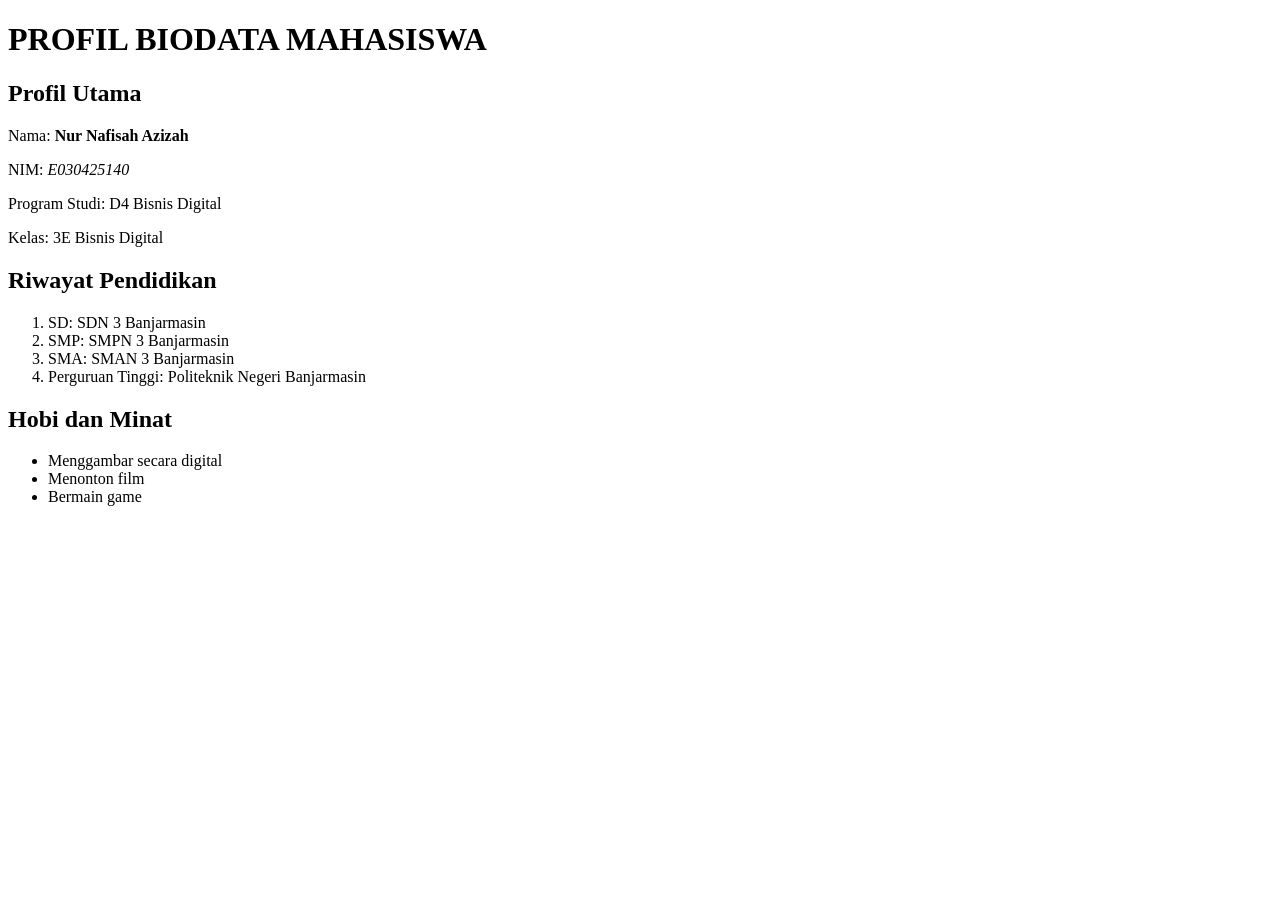
==== biodata.html @ 8af0310e "pertemuan 3" ====
<!DOCTYPE html>
<html lang="en">
<head>
    <meta charset="UTF-8">
    <meta name="viewport" content="width=device-width, initial-scale=1.0">
    <title>PROFIL BIODATA MAHASISWA</title>
</head>

<body>

    <h1>PROFIL BIODATA MAHASISWA</h1>

    <!--Bagian Profil Utama-->
    <div>
        <h2>Profil Utama</h2>

        <p>
            <span>Nama:</span>
            <strong>Nur Nafisah Azizah </strong>
        </p>

        <p>
            <span>NIM:</span>
            <em>E030425140</em>
        </p>

        <p>
            <span>Program Studi:</span>
            D4 Bisnis Digital
        </p>

        <p>
            <span>Kelas:</span>
            3E Bisnis Digital
        </p>
    </div>

    <!-- Bagian Riwayat Pendidikan -->
    <div>
        <h2>Riwayat Pendidikan</h2>
        
        <ol>
            <li>SD: SDN 3 Banjarmasin</li>
            <li>SMP: SMPN 3 Banjarmasin</li>
            <li>SMA: SMAN 3 Banjarmasin</li>
            <li>Perguruan Tinggi: Politeknik Negeri Banjarmasin</li>
        </ol>
    </div>

    <!-- Bagian Hobi dan Minat-->
    <div>
        <h2>Hobi dan Minat</h2>
        <ul>
            <li>Menggambar secara digital</li>
            <li>Menonton film</li>
            <li>Bermain game</li>
        </ul>
    </div>

</body>
</html>
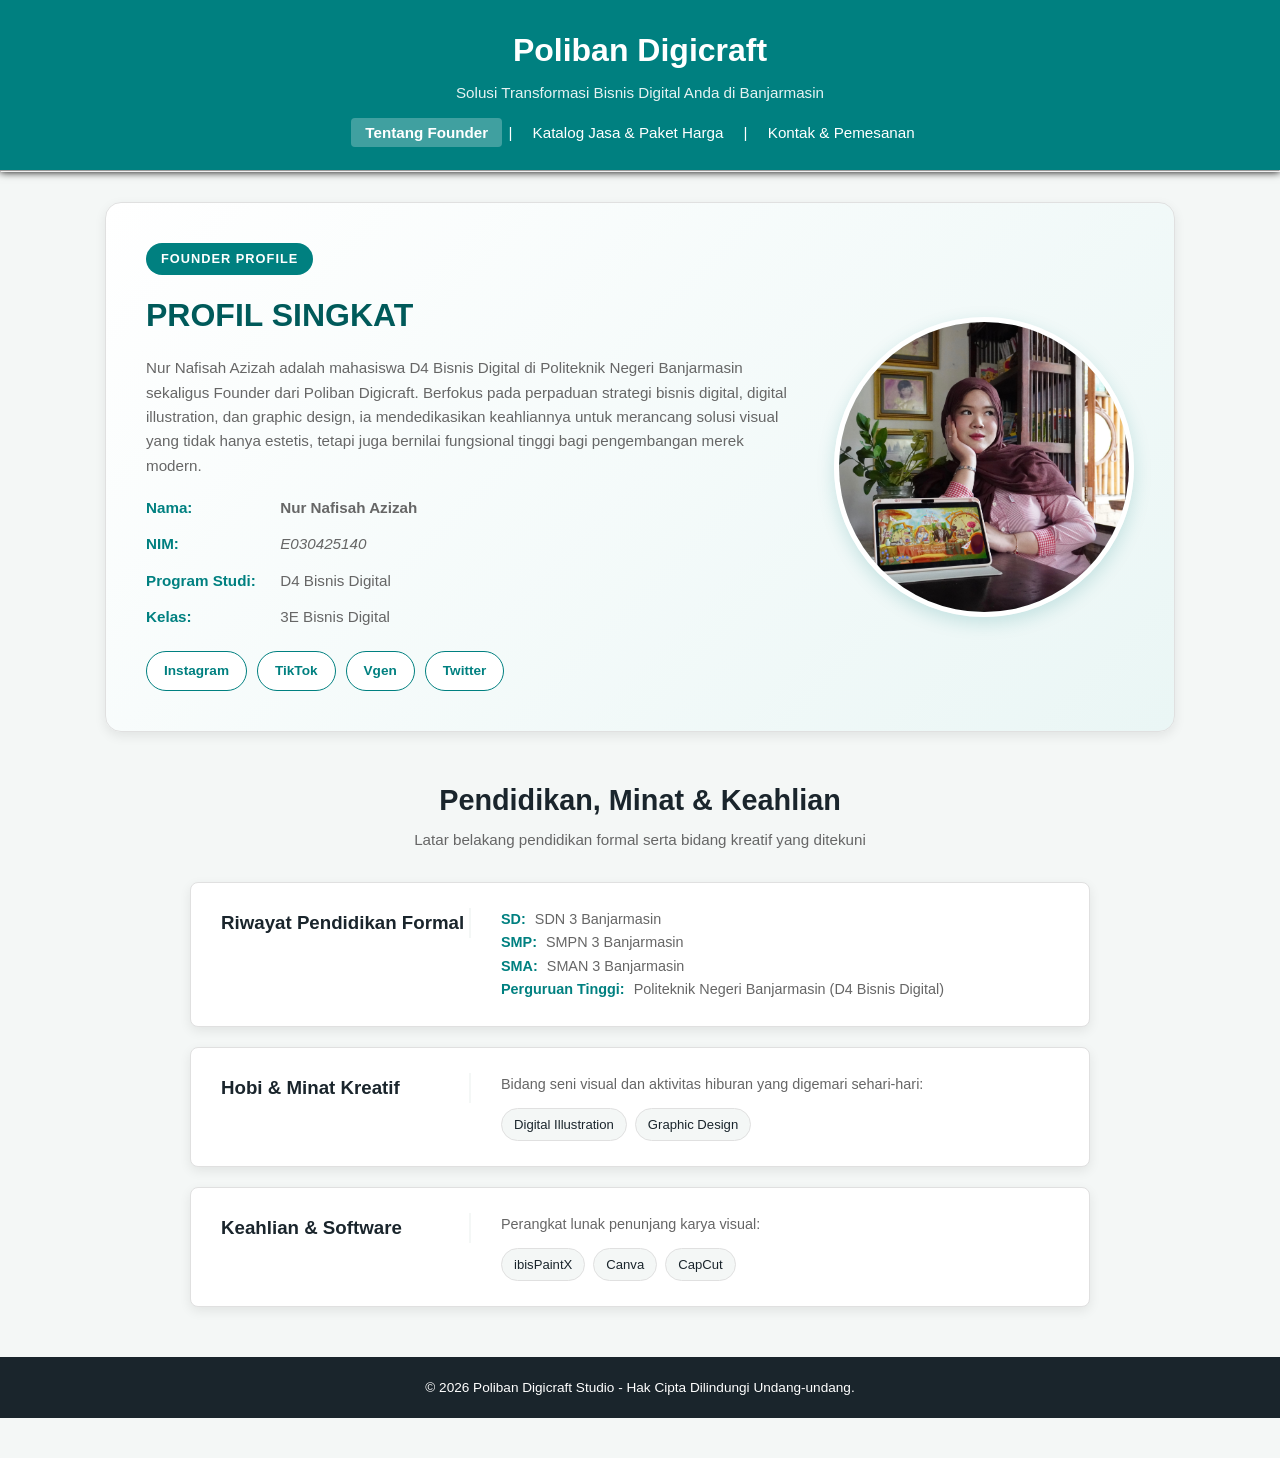
==== commit 272f03b6: "css produk sudah selesai" ====
--- a/biodata.html
+++ b/biodata.html
@@ -1,61 +1,121 @@
 <!DOCTYPE html>
-<html lang="en">
+<html lang="id">
+
 <head>
     <meta charset="UTF-8">
     <meta name="viewport" content="width=device-width, initial-scale=1.0">
-    <title>PROFIL BIODATA MAHASISWA</title>
+    <title>Profil Biodata Mahasiswa - Poliban Digicraft</title>
+    <link rel="stylesheet" href="style.css">
 </head>
 
 <body>
+    <!-- HEADER & NAVIGASI -->
+    <header>
+        <div class="container">
+            <h1>Poliban Digicraft</h1>
+            <p>Solusi Transformasi Bisnis Digital Anda di Banjarmasin</p>
+            <nav>
+                <a href="biodata.html" class="active">Tentang Founder</a> |
+                <a href="produk.html">Katalog Jasa & Paket Harga</a> |
+                <a href="kontak.html">Kontak & Pemesanan</a>
+            </nav>
+        </div>
+    </header>
+    <hr>
 
-    <h1>PROFIL BIODATA MAHASISWA</h1>
+    <!-- MAIN CONTENT -->
+    <main class="container">
 
-    <!--Bagian Profil Utama-->
-    <div>
-        <h2>Profil Utama</h2>
+        <!-- BAGIAN 1: PROFIL UTAMA & PENGENALAN SINGKAT (HERO) -->
+        <section id="about" class="founder-hero" style="margin-top: 30px;">
+            <div class="founder-info">
+                <span class="founder-badge">Founder Profile</span>
+                <h2>PROFIL SINGKAT</h2>
 
-        <p>
-            <span>Nama:</span>
-            <strong>Nur Nafisah Azizah </strong>
-        </p>
+                <p style="margin-bottom: 18px;">
+                    Nur Nafisah Azizah adalah mahasiswa D4 Bisnis Digital di Politeknik Negeri Banjarmasin sekaligus
+                    Founder dari Poliban Digicraft. Berfokus pada perpaduan strategi bisnis digital, digital
+                    illustration, dan graphic design, ia mendedikasikan keahliannya untuk merancang solusi visual yang
+                    tidak hanya estetis, tetapi juga bernilai fungsional tinggi bagi pengembangan merek modern.
+                </p>
 
-        <p>
-            <span>NIM:</span>
-            <em>E030425140</em>
-        </p>
+                <p><span>Nama:</span> <b>Nur Nafisah Azizah</b></p>
+                <p><span>NIM:</span> <i>E030425140</i></p>
+                <p><span>Program Studi:</span> D4 Bisnis Digital</p>
+                <p><span>Kelas:</span> 3E Bisnis Digital</p>
 
-        <p>
-            <span>Program Studi:</span>
-            D4 Bisnis Digital
-        </p>
+                <!-- Tautan 4 Media Sosial -->
+                <div class="founder-actions">
+                    <a href="https://instagram.com/meeozee" target="_blank" class="btn-outline">Instagram</a>
+                    <a href="https://tiktok.com/@meozee" target="_blank" class="btn-outline">TikTok</a>
+                    <a href="https://vgen.co/meozee" target="_blank" class="btn-outline">Vgen</a>
+                    <a href="https://twitter.com/meeeozee" target="_blank" class="btn-outline">Twitter</a>
+                </div>
+            </div>
 
-        <p>
-            <span>Kelas:</span>
-            3E Bisnis Digital
-        </p>
-    </div>
+            <!-- Ganti src dengan nama file foto profilmu -->
+            <img src="ART05019.JPG" alt="Foto Nur Nafisah Azizah" class="founder-photo">
+        </section>
 
-    <!-- Bagian Riwayat Pendidikan -->
-    <div>
-        <h2>Riwayat Pendidikan</h2>
-        
-        <ol>
-            <li>SD: SDN 3 Banjarmasin</li>
-            <li>SMP: SMPN 3 Banjarmasin</li>
-            <li>SMA: SMAN 3 Banjarmasin</li>
-            <li>Perguruan Tinggi: Politeknik Negeri Banjarmasin</li>
-        </ol>
-    </div>
+        <!-- BAGIAN: PENDIDIKAN, MINAT & KEAHLIAN (Gaya Katalog) -->
+        <section id="experience" class="section">
+            <h2 class="section-title">Pendidikan, Minat & Keahlian</h2>
+            <p class="section-subtitle">Latar belakang pendidikan formal serta bidang kreatif yang ditekuni</p>
 
-    <!-- Bagian Hobi dan Minat-->
-    <div>
-        <h2>Hobi dan Minat</h2>
-        <ul>
-            <li>Menggambar secara digital</li>
-            <li>Menonton film</li>
-            <li>Bermain game</li>
-        </ul>
-    </div>
+            <div class="catalog-container">
+                <!-- Item 1: Riwayat Pendidikan -->
+                <div class="catalog-item">
+                    <div class="catalog-header">
+                        <h3>Riwayat Pendidikan Formal</h3>
+                    </div>
+                    <div class="catalog-body">
+                        <ul class="timeline-list horizontal-timeline">
+                            <li><span class="timeline-year">SD:</span> SDN 3 Banjarmasin</li>
+                            <li><span class="timeline-year">SMP:</span> SMPN 3 Banjarmasin</li>
+                            <li><span class="timeline-year">SMA:</span> SMAN 3 Banjarmasin</li>
+                            <li><span class="timeline-year">Perguruan Tinggi:</span> Politeknik Negeri Banjarmasin (D4
+                                Bisnis Digital)</li>
+                        </ul>
+                    </div>
+                </div>
+
+                <!-- Item 2: Hobi & Minat Kreatif -->
+                <div class="catalog-item">
+                    <div class="catalog-header">
+                        <h3>Hobi & Minat Kreatif</h3>
+                    </div>
+                    <div class="catalog-body">
+                        <p class="catalog-desc">Bidang seni visual dan aktivitas hiburan yang digemari sehari-hari:</p>
+                        <div class="skill-tags">
+                            <span class="tag">Digital Illustration</span>
+                            <span class="tag">Graphic Design</span>
+                        </div>
+                    </div>
+                </div>
+
+                <!-- Item 3: Keahlian & Software -->
+                <div class="catalog-item">
+                    <div class="catalog-header">
+                        <h3>Keahlian & Software</h3>
+                    </div>
+                    <div class="catalog-body">
+                        <p class="catalog-desc">Perangkat lunak penunjang karya visual:</p>
+                        <div class="skill-tags">
+                            <span class="tag">ibisPaintX</span>
+                            <span class="tag">Canva</span>
+                            <span class="tag">CapCut</span>
+                        </div>
+                    </div>
+                </div>
+            </div>
+        </section>
+
+    </main>
+
+    <footer>
+        <p align="center">&copy; 2026 Poliban Digicraft Studio - Hak Cipta Dilindungi Undang-undang.</p>
+    </footer>
 
 </body>
+
 </html>
--- a/style.css
+++ b/style.css
@@ -0,0 +1,474 @@
+/* 1. CSS Variabel */
+:root {
+    --primary-color:#008080;
+    --primary-dark:#005A5A;
+    --secondary-color:#1A252C;
+    --accent-color: #FF9800; 
+    --bg-light:#F4F7F6;
+    --white: #FFFFFF;
+    --text-muted: #666666;
+    --border-color:#E0E0E0;
+    --shadow-soft: 0 4px 12px rgba(0, 0, 0, 0.08);
+    --shadow-hover: 0 8px 24px rgba(0, 0, 0, 0.15);
+    --transition-fast: all 0.3s ease;
+}
+
+/* 2. CSS RESET */
+* {
+    margin: 0;
+    padding: 0;
+    box-sizing: border-box;
+}
+
+body {
+    font-family: 'Segoe UI', Tahoma, Geneva, Verdana, sans-serif;
+    line-height: 1.6;
+    color: var(--secondary-color);
+    background-color: var(--bg-light);
+}
+
+/* 3. LAYOUT CONTAINER */
+.container {
+    width: 90%;
+    max-width: 1100px;
+    margin: 0 auto;
+    padding: 0 15px;
+
+}
+
+/* HEADER & NAVIGASI */
+header {
+    background-color: var(--primary-color);
+    color: var(--white);
+    padding: 25px 0;
+    text-align: center;
+    box-shadow: 0 2px 8px rgba(0, 0, 0, 1);
+}
+
+header h1 {
+    font-size: 2rem;
+    margin-bottom: 5px;
+}
+
+header p {
+    font-size: 0.95rem;
+    opacity: 0.9;
+    margin-bottom: 15px;
+}
+
+nav {
+    margin-top: 10px;
+    font-size: 0.95rem;
+}
+
+nav a {
+    color: var(--white);
+    text-decoration: none;
+    padding: 6px 14px;
+    margin: 0 2px;
+    border-radius: 4px;
+    transition: var(--transition-fast);
+}
+
+nav a:hover, nav a.active {
+    background-color: rgba(255,255,255, 0.25);
+    font-weight: bold;
+}
+
+/* 5. Main Content */
+main {
+    padding: 40px 0;
+}
+
+.section {
+    margin-bottom: 50px;
+}
+
+.section-title {
+    text-align: center;
+    font-size: 1.8rem;
+    color: var(--secondary-color);
+    margin-bottom: 5px;
+}
+
+.section-subtitle {
+    text-align: center;
+    color: var(--text-muted);
+    font-size: 0.95rem;
+    margin-bottom: 30px;
+}
+
+.card-grid {
+    display: flex;
+    flex-wrap: wrap;
+    gap: 25px;
+    justify-content: center;
+}
+
+/* 8. CARD */
+.card {
+    background-color: var(--white-) ;
+    border-radius: 10px;
+    box-shadow: var(--shadow-soft);
+    overflow: hidden;
+    flex: 1 1 300px;
+    max-width: 340px;
+    display: flex;
+    flex-direction: column;
+    transition: var(--transition-fast);
+    border: 1px solid var(--border-color);
+}
+
+.card:hover {
+    transform: translateY(-8px);
+    box-shadow: var(--shadow-hover);
+}
+
+.card-img {
+    width: 100%;
+    height: 190px;
+    object-fit: cover;
+}
+
+.card-body {
+    padding: 22px;
+    display: flex;
+    flex-direction: column;
+    flex-grow: 1;
+}
+
+.card-title {
+    font-size: 1.2rem;
+    color: var(--secondary-color);
+    margin-bottom: 10px;
+}
+
+.card-text {
+    font-size: 0.9rem;
+    color:var(--text-muted);
+    margin-bottom: 15px;
+}
+
+.video-container {
+    position: relative;
+    padding-bottom: 56.25%;
+    height: 0;
+    overflow: hidden;
+    background-color: #000;
+}
+
+.video-container iframe {
+    position: absolute;
+    top: 0;
+    left: 0;
+    width: 100%;
+    height: 100%;
+    border: 0;
+}
+
+.pricing-card {
+    text-align: center;
+    position: relative;
+}
+
+.badge {
+   display: inline-block;
+   padding: 4px 12px;
+   font-size: 0.75rem;
+   font-weight: bold;
+   text-transform: uppercase;
+   background-color: #E0F2f1;
+   color: var(--primary-color);
+   border-radius: 20px;
+   margin-bottom: 12px;
+}
+
+.card-price {
+    font-size: 1.6rem;
+    font-weight: bold;
+    color: var(--primary-color);
+    margin: 8px 0 15px 0;
+}
+
+.card-features {
+    list-style: none;
+    margin-bottom: 20px;
+    text-align: left;
+    padding: 0 5px;
+}
+
+.card-features li {
+    font-size: 0.9rem;
+    padding: 7px 0;
+    border-bottom: 1px dashed var(--border-color);
+    color: #444;
+}
+
+.card-features li::before {
+    content: "✓ ";
+    color: var(--primary-color);
+    font-weight: bold;
+}
+
+.btn-primary {
+    display: inline-block;
+    background-color: var(--primary-color);
+    color: var(--white);
+    padding: 10px 20px;
+    text-decoration: none;
+    border-radius: 6px;
+    font-weight: bold;
+    font-size: 0.9rem;
+    text-align: center;
+    margin-top: auto;
+    transition: var(--transition-fast);
+}
+
+.btn-primary:hover {
+   background-color: var(--primary-dark);
+}
+
+.pricing-card.featured {
+    border: 2px solid var(--primary-color);
+    transform: scale(1.03);
+}
+
+.pricing-card.featured:hover {
+    transform: scale(1.1) translateY(-8px);
+}
+
+.badge-featured {
+    background-color: var(--accent-color);
+    color: var(--white);
+}
+
+footer {
+    background-color: var(--secondary-color);
+    color: var(--white);
+    text-align: center;
+    padding: 20PX 0;
+    margin-bottom: 40px;
+    font-size: 0.85rem;
+}
+
+
+
+
+
+
+
+
+
+
+
+
+
+
+
+
+
+
+
+html {
+    scroll-behavior: smooth;
+}
+
+
+/* PROFIL UTAMA FOUNDER */
+.founder-hero {
+    background: linear-gradient(135deg, #FFFFFF, #EAF6F5);
+    border-radius: 16px;
+    box-shadow: var(--shadow-soft);
+    border: 1px solid var(--border-color);
+    padding: 40px;
+    display: flex;
+    align-items: center;
+    justify-content: space-between;
+    gap: 40px;
+    margin-bottom: 45px;
+    transition: var(--transition-fast);
+}
+
+.founder-hero:hover {
+    box-shadow: var(--shadow-hover);
+}
+
+.founder-info {
+    flex: 1;
+}
+
+.founder-badge {
+    display: inline-block;
+    background-color: var(--primary-color);
+    color: var(--white);
+    font-size: 0.8rem;
+    font-weight: bold;
+    padding: 6px 15px;
+    border-radius: 20px;
+    margin-bottom: 15px;
+    text-transform: uppercase;
+    letter-spacing: 1px;
+}
+
+.founder-info h2 {
+    font-size: 2rem;
+    color: var(--primary-dark);
+    margin-bottom: 15px;
+}
+
+.founder-info p {
+    color: var(--text-muted);
+    margin-bottom: 12px;
+    font-size: 0.95rem;
+}
+
+.founder-info p span {
+    font-weight: 600;
+    color: var(--primary-color);
+    display: inline-block;
+    width: 130px;
+}
+
+/* FOTO FOUNDER */
+.founder-photo {
+    width: 300px;
+    height: 300px;
+    object-fit: cover;
+    object-position: center;
+    border-radius: 50%;
+    border: 5px solid var(--white);
+    box-shadow: 0 6px 18px rgba(0, 128, 128, 0.18);
+    transition: var(--transition-fast);
+}
+
+/* MEDIA SOSIAL */
+.founder-actions {
+    display: flex;
+    flex-wrap: wrap;
+    gap: 10px;
+    align-items: center;
+    margin-top: 22px;
+}
+
+.btn-outline {
+    border: 1.5px solid var(--primary-color);
+    color: var(--primary-color);
+    text-decoration: none;
+    padding: 8px 17px;
+    border-radius: 25px;
+    font-size: 0.85rem;
+    font-weight: 600;
+    transition: var(--transition-fast);
+    background-color: var(--white);
+}
+
+.btn-outline:hover {
+    background-color: var(--primary-color);
+    color: var(--white);
+    transform: translateY(-3px);
+}
+
+/* Timeline / Riwayat Pendidikan */
+.timeline-list {
+    list-style: none;
+}
+
+.timeline-list li {
+    position: relative;
+    padding-left: 18px;
+    margin-bottom: 14px;
+    font-size: 0.9rem;
+    color: var(--text-muted);
+}
+
+.timeline-list li::before {
+    content: "";
+    position: absolute;
+    left: 0;
+    top: 7px;
+    width: 8px;
+    height: 8px;
+    border-radius: 50%;
+    background-color: var(--accent-color);
+}
+
+.timeline-year {
+    font-weight: bold;
+    color: var(--primary-color);
+    display: inline-block;
+    margin-right: 5px;
+}
+
+/* Skill Tags */
+.skill-tags {
+    display: flex;
+    flex-wrap: wrap;
+    gap: 8px;
+    margin-top: 5px;
+}
+
+.tag {
+    background-color: var(--bg-light);
+    color: var(--secondary-color);
+    border: 1px solid var(--border-color);
+    padding: 5px 12px;
+    border-radius: 20px;
+    font-size: 0.82rem;
+    font-weight: 500;
+}
+
+/* =========================================
+   STYLE KATALOG MODERN (Mengganti Card Biasa)
+========================================= */
+.catalog-container {
+    display: flex;
+    flex-direction: column;
+    gap: 20px;
+    max-width: 900px;
+    margin: 0 auto;
+}
+
+.catalog-item {
+    background-color: var(--white);
+    border: 1px solid var(--border-color);
+    border-radius: 8px;
+    padding: 25px 30px;
+    box-shadow: var(--shadow-soft);
+    display: flex;
+    align-items: flex-start;
+    gap: 30px;
+    transition: var(--transition-fast);
+}
+
+.catalog-header {
+    flex: 0 0 250px;
+    border-right: 2px solid var(--bg-light);
+}
+
+.catalog-body {
+    flex: 1;
+}
+
+.catalog-desc {
+    font-size: 0.9rem;
+    color: var(--text-muted);
+    margin-bottom: 12px;
+}
+
+horizontal-timeline {
+    display: flex;
+    flex-direction: column;
+    gap: 12px;
+    list-style: none;
+}
+
+.horizontal-timeline li {
+    width: 100%;
+    padding-left: 0;
+    margin-bottom: 0;
+}
+
+.horizontal-timeline li::before {
+    content: none;
+    display: none;
+}
